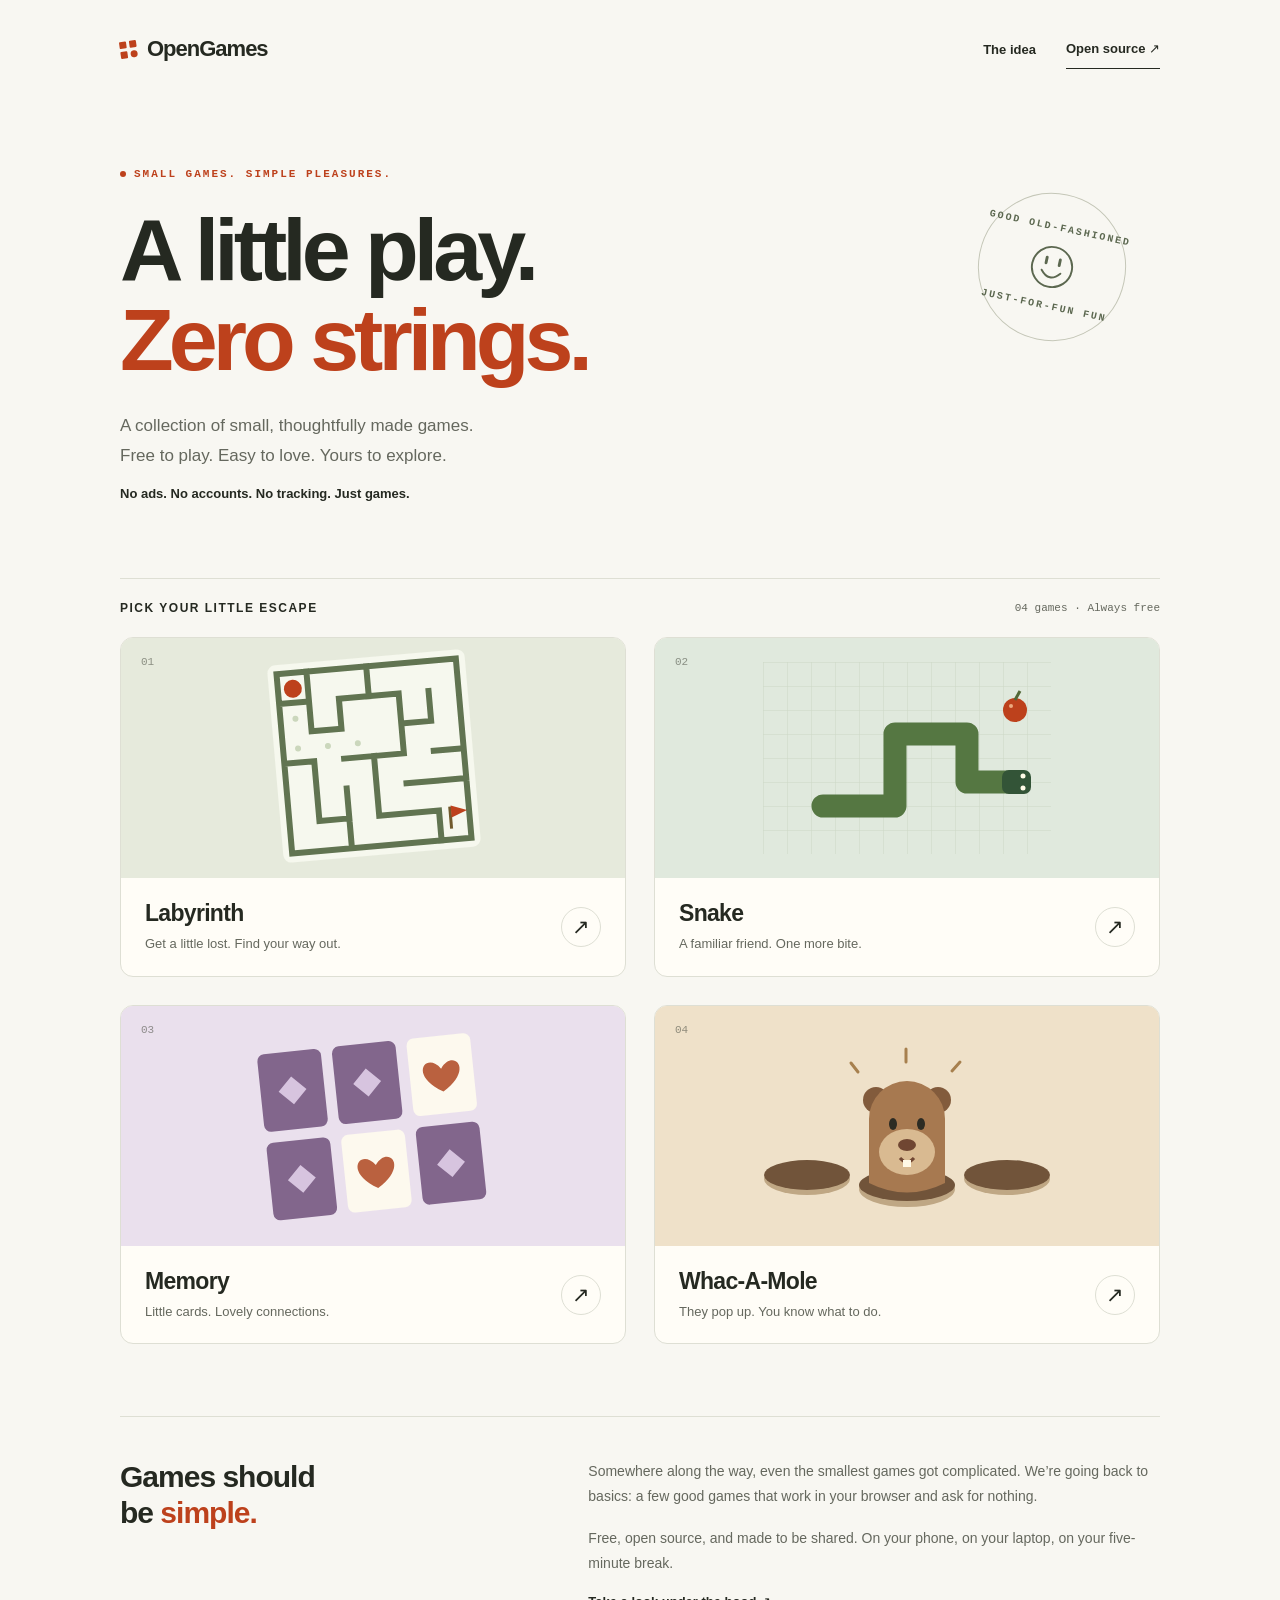
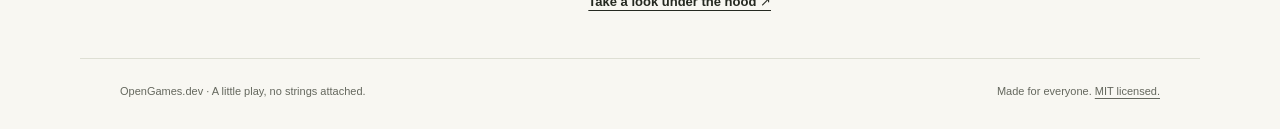
==== index.html @ 2b899df7 "initial commit" ====
<!doctype html>
<html lang="en">
<head>
  <meta charset="utf-8">
  <meta name="viewport" content="width=device-width, initial-scale=1">
  <meta name="theme-color" content="#f8f7f2">
  <meta name="description" content="Four tiny games. Endless little breaks. Free, open-source browser games with no ads, no accounts, and no tracking. Just play.">
  <title>OpenGames — A little play, no strings attached.</title>
  <link rel="icon" href="shared/favicon.svg" type="image/svg+xml">
  <link rel="stylesheet" href="shared/style.css">
  <link rel="stylesheet" href="style.css">
</head>
<body>
  <a class="skip-link" href="#games">Skip to games</a>
  <header class="site-header">
    <a class="brand" href="index.html"><span class="brand-mark" aria-hidden="true"><i></i><i></i><i></i><i></i></span>OpenGames</a>
    <nav class="site-nav" aria-label="Main navigation"><a class="about-link" href="#about">The idea</a><a class="source-link" href="source.html">Open source ↗</a></nav>
  </header>
  <main class="home-main">
    <section class="hero" aria-labelledby="hero-title">
      <p class="eyebrow">Small games. Simple pleasures.</p>
      <h1 id="hero-title">A little play.<br><em>Zero strings.</em></h1>
      <p class="hero-copy">A collection of small, thoughtfully made games.<br>Free to play. Easy to love. Yours to explore.</p>
      <p class="hero-promise">No ads. No accounts. No tracking. Just games.</p>
      <div class="play-seal" aria-hidden="true"><span>Good old-fashioned</span><svg viewBox="0 0 48 48" fill="none" stroke="currentColor" stroke-width="2"><circle cx="24" cy="24" r="21"/><path d="M14 29q10 12 20 0" stroke-linecap="round"/><path d="M17 15v6m14-6v6" stroke-width="3" stroke-linecap="round"/></svg><span>Just-for-fun fun</span></div>
    </section>
    <section id="games" aria-labelledby="games-title">
      <div class="collection-heading"><h2 id="games-title">Pick your little escape</h2><p>04 games · Always free</p></div>
      <div class="game-grid">
        <a class="game-card" href="labyrinth/index.html">
          <div class="game-preview preview-labyrinth"><span class="game-number" aria-hidden="true">01</span>
            <svg viewBox="0 0 480 240" aria-hidden="true"><g transform="translate(151 28) rotate(-5 90 90)"><rect x="-9" y="-9" width="198" height="198" rx="8" fill="#f6f8ee"/><g fill="none" stroke="#617451" stroke-width="6" stroke-linecap="square"><path d="M0 0h180v180H0V0M30 0v60h30V30h60v30h30V30M0 90h30v60h30v30M60 90h60V60M90 90v60h60v30M150 90h30M150 120h30M60 120v30M30 30h-30M120 120h30M90 0v30"/></g><circle cx="15" cy="16" r="9" fill="#bd411c"/><g fill="#cbd7bc"><circle cx="15" cy="46" r="3"/><circle cx="15" cy="76" r="3"/><circle cx="45" cy="76" r="3"/><circle cx="75" cy="76" r="3"/></g><path d="M161 169v-22" stroke="#715a2c" stroke-width="3"/><path d="m162 146 16 6-16 6" fill="#bd411c"/></g></svg>
          </div><div class="card-info"><div><h3>Labyrinth</h3><p>Get a little lost. Find your way out.</p></div><span class="play-arrow" aria-hidden="true">↗</span></div>
        </a>
        <a class="game-card" href="snake/index.html">
          <div class="game-preview preview-snake"><span class="game-number" aria-hidden="true">02</span>
            <svg viewBox="0 0 480 240" aria-hidden="true"><defs><pattern id="snake-grid" width="24" height="24" patternUnits="userSpaceOnUse"><path d="M24 0H0v24" fill="none" stroke="#cbd8c5" stroke-width="1"/></pattern></defs><rect x="96" y="24" width="288" height="192" fill="url(#snake-grid)"/><path d="M156 168h72v-72h72v48h48" fill="none" stroke="#557742" stroke-width="23" stroke-linejoin="round" stroke-linecap="round"/><rect x="335" y="132" width="29" height="24" rx="7" fill="#335437"/><circle cx="356" cy="138" r="2.5" fill="#fffbe7"/><circle cx="356" cy="150" r="2.5" fill="#fffbe7"/><circle cx="348" cy="72" r="12" fill="#bd411c"/><path d="m348 62 5-9" fill="none" stroke="#526737" stroke-width="3"/><circle cx="344" cy="68" r="2" fill="#ecaa7f"/></svg>
          </div><div class="card-info"><div><h3>Snake</h3><p>A familiar friend. One more bite.</p></div><span class="play-arrow" aria-hidden="true">↗</span></div>
        </a>
        <a class="game-card" href="memory/index.html">
          <div class="game-preview preview-memory"><span class="game-number" aria-hidden="true">03</span>
            <svg viewBox="0 0 480 240" aria-hidden="true"><g transform="translate(132 38) rotate(-6 100 85)"><g fill="#82668c"><rect width="64" height="78" rx="7"/><rect x="75" width="64" height="78" rx="7"/><rect y="89" width="64" height="78" rx="7"/><rect x="150" y="89" width="64" height="78" rx="7"/></g><g fill="#fdf9ee"><rect x="150" width="64" height="78" rx="7"/><rect x="75" y="89" width="64" height="78" rx="7"/></g><g fill="#d7c4df"><path d="m32 25 14 14-14 14-14-14ZM107 25l14 14-14 14-14-14ZM32 114l14 14-14 14-14-14ZM182 114l14 14-14 14-14-14Z"/></g><g fill="#ba613f"><path d="M182 56c-34-20-13-42 0-23 13-19 34 3 0 23M107 145c-34-20-13-42 0-23 13-19 34 3 0 23"/></g></g></svg>
          </div><div class="card-info"><div><h3>Memory</h3><p>Little cards. Lovely connections.</p></div><span class="play-arrow" aria-hidden="true">↗</span></div>
        </a>
        <a class="game-card" href="whac-a-mole/index.html">
          <div class="game-preview preview-mole"><span class="game-number" aria-hidden="true">04</span>
            <svg viewBox="0 0 480 240" aria-hidden="true"><g fill="#bfa784"><ellipse cx="140" cy="173" rx="43" ry="16"/><ellipse cx="240" cy="183" rx="48" ry="18"/><ellipse cx="340" cy="173" rx="43" ry="16"/></g><g fill="#71543a"><ellipse cx="140" cy="169" rx="43" ry="15"/><ellipse cx="240" cy="179" rx="48" ry="16"/><ellipse cx="340" cy="169" rx="43" ry="15"/></g><circle cx="209" cy="94" r="13" fill="#825b3c"/><circle cx="271" cy="94" r="13" fill="#825b3c"/><path d="M202 177V113a38 38 0 0 1 76 0v64q-38 19-76 0" fill="#a77950"/><ellipse cx="240" cy="146" rx="28" ry="23" fill="#d9ba91"/><g fill="#2c2b23"><ellipse cx="226" cy="118" rx="4" ry="6"/><ellipse cx="254" cy="118" rx="4" ry="6"/></g><ellipse cx="240" cy="139" rx="9" ry="6" fill="#704632"/><path d="M233 152q7 8 14 0" fill="none" stroke="#704632" stroke-width="3"/><path d="M236 154h8v7h-8Z" fill="#fff9e6"/><g stroke="#a7804e" stroke-width="3" stroke-linecap="round"><path d="m191 66-7-9m55-1V43m46 22 8-9"/></g></svg>
          </div><div class="card-info"><div><h3>Whac-A-Mole</h3><p>They pop up. You know what to do.</p></div><span class="play-arrow" aria-hidden="true">↗</span></div>
        </a>
      </div>
    </section>
    <section id="about" class="about" aria-labelledby="about-title"><h2>Games should<br>be <span>simple.</span></h2><div><p>Somewhere along the way, even the smallest games got complicated. We’re going back to basics: a few good games that work in your browser and ask for nothing.</p><p>Free, open source, and made to be shared. On your phone, on your laptop, on your five-minute break.</p><a href="source.html">Take a look under the hood ↗</a></div></section>
  </main>
  <footer class="site-footer"><p>OpenGames.dev · A little play, no strings attached.</p><p>Made for everyone. <a href="LICENSE">MIT licensed.</a></p></footer>
</body>
</html>
---- shared/style.css ----
:root {
  color-scheme: light;
  --paper: #f8f7f2;
  --ink: #252921;
  --muted: #65685e;
  --line: #dedfd4;
  --orange: #bd411c;
  --accent: #416149;
  --tint: #e4ecdf;
  font-family: 'Trebuchet MS', 'Segoe UI', sans-serif;
  color: var(--ink);
  background: var(--paper);
  font-synthesis: none;
}
* { box-sizing: border-box; }
body { margin: 0; }
button, select { font: inherit; }
a { color: inherit; }
button, a, select { -webkit-tap-highlight-color: transparent; }
button { cursor: pointer; }
button:disabled { cursor: default; }
button, .button { min-height: 44px; border: 1px solid var(--line); border-radius: 9px; background: transparent; color: var(--ink); padding: 10px 16px; font-weight: 700; }
button:hover, .button:hover { background: #edeee5; }
button:active, .button:active { transform: translateY(1px); }
button.primary, .button.primary { background: var(--ink); color: var(--paper); border-color: var(--ink); }
button.primary:hover, .button.primary:hover { background: #454b3e; }
:focus-visible { outline: 3px solid var(--orange); outline-offset: 4px; }
[hidden] { display: none !important; }
.sr-only { position: absolute; width: 1px; height: 1px; overflow: hidden; clip-path: inset(50%); white-space: nowrap; }
.skip-link { position: fixed; top: -80px; left: 16px; padding: 12px; z-index: 20; background: var(--paper); }
.skip-link:focus { top: 12px; }
.brand { font-size: 22px; font-weight: 800; letter-spacing: -1px; text-decoration: none; display: inline-flex; align-items: center; gap: 10px; }
.brand-mark { display: inline-grid; grid-template-columns: repeat(2, 7px); gap: 3px; transform: rotate(-8deg); }
.brand-mark i { width: 7px; height: 7px; background: var(--orange); border-radius: 1px; }
.brand-mark i:last-child { border-radius: 50%; }
.eyebrow { font: 700 11px/1.5 'Courier New', monospace; letter-spacing: 2px; text-transform: uppercase; }
h1 { letter-spacing: -1.7px; }
.back-link { text-decoration: none; font-weight: 700; font-size: 14px; padding: 12px 0; }
.game-page { --board-ratio: 1; --board-size: min(calc(100vw - 24px), calc((100dvh - 240px) * var(--board-ratio) + 16px), 900px); }
.game-page[data-game="snake"] { --accent: #3c6045; --tint: #e3eddf; }
.game-page[data-game="memory"] { --accent: #785783; --tint: #eee3f0; }
.game-page[data-game="whac-a-mole"] { --accent: #92542b; --tint: #f2e4ce; }
.game-header { height: 56px; max-width: 1320px; margin-inline: auto; padding: 0 20px; display: flex; align-items: center; gap: 24px; }
.game-header h1 { font-size: 18px; letter-spacing: -.5px; margin: 0 0 0 auto; }
.game-header .back-link { font-size: 12px; color: var(--muted); }
.game-main { min-height: calc(100dvh - 56px); display: flex; justify-content: center; align-items: center; padding: 12px; }
.game-layout { position: relative; display: grid; grid-template-areas: 'stats' 'board' 'toolbar' 'dpad'; justify-items: center; align-items: center; gap: 12px; }
.play-area { grid-area: board; width: var(--board-size); position: relative; background: var(--tint); border: 1px solid #cbd1c1; border-radius: 12px; padding: 7px; }
.board { display: block; width: 100%; aspect-ratio: 1; border-radius: 5px; touch-action: none; }
canvas { outline-offset: 3px !important; }
.stats { grid-area: stats; display: flex; justify-content: center; gap: 24px; }
.stat { display: flex; flex-direction: column; gap: 3px; min-width: 38px; text-align: center; }
.stat-label { font-size: 10px; color: var(--muted); }
.stat-value { font-size: 22px; line-height: 1.1; font-variant-numeric: tabular-nums; font-weight: 700; }
.game-toolbar { grid-area: toolbar; position: relative; width: max-content; max-width: calc(100vw - 24px); display: flex; justify-content: center; gap: 8px; }
.primary-controls, .view-controls { display: flex; justify-content: center; gap: 8px; }
.primary-controls button { white-space: nowrap; font-size: 12px; padding-inline: 12px; }
.icon-button { display: grid; place-items: center; width: 44px; height: 44px; padding: 10px; border: 1px solid var(--line); border-radius: 9px; cursor: pointer; list-style: none; }
.icon-button svg { width: 22px; height: 22px; }
.icon-button:hover { background: #edeee5; }
.icon-button::-webkit-details-marker { display: none; }
.collapse-icon { display: none; }
.game-settings { display: block; }
.game-settings[open] > summary { background: #edeee5; }
.settings-content { position: absolute; z-index: 10; bottom: calc(100% + 12px); left: 50%; transform: translateX(-50%); width: min(288px, calc(100vw - 24px)); padding: 18px; background: var(--paper); border: 1px solid var(--line); border-radius: 12px; box-shadow: 0 8px 30px #25292120; text-align: left; max-height: calc(100dvh - 88px); overflow-y: auto; }
.settings-label { font-size: 12px; font-weight: 700; margin: 0 0 10px; }
.difficulty { display: flex; gap: 3px; padding: 3px; background: #eeeee6; border-radius: 9px; }
.difficulty button { flex: 1; min-height: 44px; padding: 8px; font-size: 12px; border: 0; }
.difficulty button[aria-pressed="true"] { background: var(--paper); box-shadow: 0 1px 3px #25292120; }
#sound { margin-top: 14px; font-size: 12px; width: 100%; }
.control-hint { margin: 14px 0 0; font-size: 12px; color: var(--muted); line-height: 1.7; }
.dpad { grid-area: dpad; display: flex; justify-content: center; gap: 4px; }
.dpad button { width: 44px; padding: 7px; background: #eeeee6; border-color: transparent; font-size: 19px; touch-action: none; user-select: none; }
.overlay { position: absolute; inset: 0; z-index: 3; background: #f8f7f2f2; border-radius: 11px; display: flex; flex-direction: column; align-items: center; justify-content: center; padding: 16px; text-align: center; backdrop-filter: blur(4px); }
.overlay h2 { font-size: clamp(24px, 4vw, 32px); letter-spacing: -1px; margin: 0 0 12px; }
.overlay p { color: var(--muted); font-size: 14px; margin: 0 0 20px; line-height: 1.5; }
.overlay p:empty { display: none; }
/* Enough width for a board and a small side panel, including portrait tablets. */
@media (min-width: 700px), (min-width: 540px) and (orientation: landscape) {
  .game-page { --board-size: min(calc(100vw - 216px), calc((100dvh - 96px) * var(--board-ratio) + 16px), 900px); }
  .game-main { padding: 12px 16px; }
  .game-layout { grid-template-areas: 'board .' 'board stats' 'board toolbar' 'board dpad' 'board .'; grid-template-columns: var(--board-size) 160px; grid-template-rows: 1fr auto auto auto 1fr; gap: 20px 24px; }
  .game-toolbar { flex-direction: column; gap: 12px; }
  .stats { gap: 16px; }
  .settings-content { left: auto; right: 0; transform: none; }
  .dpad { display: grid; grid-template-columns: repeat(3, 44px); grid-template-rows: repeat(2, 44px); }
  .dpad [data-direction="up"] { grid-area: 1 / 2; }
  .dpad [data-direction="left"] { grid-area: 2 / 1; }
  .dpad [data-direction="down"] { grid-area: 2 / 2; }
  .dpad [data-direction="right"] { grid-area: 2 / 3; }
}
@media (orientation: landscape) and (max-height: 500px) {
  .game-layout { row-gap: 8px; }
  .game-header { height: 44px; }
  .game-main { min-height: calc(100dvh - 44px); padding-block: 8px; }
  .game-toolbar { gap: 8px; }
  .settings-content { bottom: auto; top: 0; right: calc(100% + 12px); }
}
/* Focus view fills the screen. HUD controls share the game surface, with space
   reserved around the board so they never cover a path, card, or target. */
.game-page.is-focused { --board-size: min(calc(100vw - 16px), calc((100dvh - 190px) * var(--board-ratio) + 16px), 1000px); position: fixed; inset: 0; background: var(--tint); }
.is-focused .game-header, .is-focused .skip-link { display: none; }
.is-focused .game-main { width: 100%; height: 100%; min-height: 0; padding: 0; }
.is-focused .game-layout { width: 100%; height: 100%; display: flex; justify-content: center; align-items: center; padding-top: env(safe-area-inset-top, 0px); padding-bottom: env(safe-area-inset-bottom, 0px); }
.is-focused .play-area { flex: 0 0 auto; box-shadow: none; }
.is-focused .stats { position: absolute; top: max(12px, env(safe-area-inset-top, 0px)); left: 50%; transform: translateX(-50%); padding: 8px 16px; background: var(--paper); border-radius: 10px; }
.is-focused .game-toolbar { position: absolute; bottom: max(12px, env(safe-area-inset-bottom, 0px)); left: 50%; transform: translateX(-50%); flex-direction: row; gap: 8px; }
.is-focused .game-toolbar button, .is-focused summary, .is-focused .dpad button { background: var(--paper); }
.is-focused .dpad { position: absolute; bottom: calc(max(12px, env(safe-area-inset-bottom, 0px)) + 60px); left: 50%; transform: translateX(-50%); display: flex; }
.is-focused .settings-content { top: auto; bottom: calc(100% + 12px); left: 50%; right: auto; transform: translateX(-50%); }
.is-focused .expand-icon { display: none; }
.is-focused .collapse-icon { display: block; }
@media (orientation: landscape) {
  .game-page.is-focused { --board-size: min(calc(100vw - 184px), calc((100dvh - 32px) * var(--board-ratio) + 16px), 1000px); }
  .is-focused .game-layout { padding-right: 184px; }
  .is-focused .stats { right: max(12px, env(safe-area-inset-right, 0px)); left: auto; transform: none; gap: 12px; padding: 10px; }
  .is-focused .game-toolbar { top: calc(max(12px, env(safe-area-inset-top, 0px)) + 76px); right: max(12px, env(safe-area-inset-right, 0px)); left: auto; bottom: auto; transform: none; flex-direction: column; }
  .is-focused .dpad { right: max(12px, env(safe-area-inset-right, 0px)); left: auto; bottom: max(12px, env(safe-area-inset-bottom, 0px)); transform: none; display: grid; grid-template-columns: repeat(3, 44px); grid-template-rows: repeat(2, 44px); }
  .is-focused .dpad [data-direction="up"] { grid-area: 1 / 2; }
  .is-focused .dpad [data-direction="left"] { grid-area: 2 / 1; }
  .is-focused .dpad [data-direction="down"] { grid-area: 2 / 2; }
  .is-focused .dpad [data-direction="right"] { grid-area: 2 / 3; }
  .is-focused .settings-content { top: 0; bottom: auto; left: auto; right: calc(100% + 12px); transform: none; }
}
@media (prefers-reduced-motion: reduce) {
  *, *::before, *::after { animation-duration: .01ms !important; transition-duration: .01ms !important; scroll-behavior: auto !important; }
}
---- style.css ----
.site-header, .home-main, .site-footer { max-width: 1120px; margin: auto; padding-inline: 40px; }
.site-header { min-height: 98px; display: flex; align-items: center; justify-content: space-between; gap: 20px; }
.site-nav { display: flex; align-items: center; gap: 30px; font-size: 13px; font-weight: 700; }
.site-nav a { text-decoration: none; padding-block: 12px; }
.site-nav a:hover { color: var(--orange); }
.source-link { border-bottom: 1px solid var(--ink); }
.hero { padding: 68px 0 64px; position: relative; }
.hero .eyebrow { color: var(--orange); margin: 0 0 22px; display: flex; gap: 8px; align-items: center; }
.hero .eyebrow::before { content: ''; width: 6px; height: 6px; background: var(--orange); border-radius: 50%; }
.hero h1 { font-size: clamp(52px, 7.7vw, 88px); font-weight: 700; line-height: 1.03; letter-spacing: -5px; margin: 0 0 25px; }
.hero h1 em { font-style: normal; color: var(--orange); }
.hero-copy { color: var(--muted); font-size: 17px; line-height: 1.75; margin: 0; }
.hero-promise { margin-top: 16px; font-size: 13px; font-weight: 700; }
.play-seal { position: absolute; right: 34px; top: 95px; width: 148px; height: 148px; border: 1px solid #c5c7b8; border-radius: 50%; transform: rotate(12deg); display: flex; flex-direction: column; align-items: center; justify-content: center; gap: 11px; color: #5c6850; }
.play-seal span { font: 700 10px 'Courier New', monospace; letter-spacing: 2px; text-transform: uppercase; }
.play-seal svg { width: 46px; height: 46px; }
.collection-heading { display: flex; justify-content: space-between; align-items: center; border-top: 1px solid var(--line); padding: 22px 0; }
.collection-heading h2 { font-size: 12px; font-weight: 700; margin: 0; letter-spacing: 1.5px; text-transform: uppercase; }
.collection-heading p { margin: 0; color: var(--muted); font: 11px 'Courier New', monospace; }
.game-grid { display: grid; grid-template-columns: repeat(2, minmax(0, 1fr)); gap: 28px; }
.game-card { text-decoration: none; border: 1px solid var(--line); border-radius: 13px; overflow: hidden; transition: border-color .15s, transform .15s; background: #fffdf7; }
.game-card:hover { border-color: #8f9786; transform: translateY(-3px); }
.game-card:hover .play-arrow { background: var(--ink); color: var(--paper); }
.game-preview { height: 240px; display: flex; align-items: center; justify-content: center; position: relative; overflow: hidden; }
.game-preview svg { width: 100%; height: 100%; }
.preview-labyrinth { background: #e6eadc; }
.preview-snake { background: #e0e9dd; }
.preview-memory { background: #eae0ed; }
.preview-mole { background: #efe1c9; }
.game-number { position: absolute; top: 18px; left: 20px; color: #464b4090; font: 11px 'Courier New', monospace; }
.card-info { padding: 22px 24px; display: flex; justify-content: space-between; align-items: center; gap: 10px; }
.card-info h3 { margin: 0 0 7px; font-size: 23px; letter-spacing: -.7px; }
.card-info p { margin: 0; color: var(--muted); font-size: 13px; line-height: 1.5; }
.play-arrow { border: 1px solid var(--line); border-radius: 50%; width: 40px; height: 40px; flex: 0 0 40px; display: grid; place-items: center; font-size: 21px; transition: background .15s; }
.about { margin-top: 72px; padding: 42px 0 48px; border-top: 1px solid var(--line); display: grid; grid-template-columns: 1fr 1.4fr; gap: 60px; }
.about h2 { font-size: 30px; line-height: 1.2; letter-spacing: -1px; margin: 0; }
.about h2 span { color: var(--orange); }
.about p { font-size: 14px; line-height: 1.8; color: var(--muted); margin: 0 0 16px; }
.about a { color: var(--ink); font-weight: 700; text-underline-offset: 4px; font-size: 13px; }
.site-footer { border-top: 1px solid var(--line); padding-block: 26px 32px; display: flex; justify-content: space-between; gap: 20px; font-size: 11px; color: var(--muted); }
.site-footer p { margin: 0; }
.site-footer a { text-underline-offset: 3px; }
.source-main { max-width: 800px; padding-top: 50px; padding-bottom: 60px; }
.source-main h1 { font-size: clamp(36px, 6vw, 58px); margin: 0 0 20px; }
.source-main p { line-height: 1.8; color: var(--muted); }
.source-main h2 { margin-top: 36px; font-size: 22px; }
.source-main li { margin: 14px 0; }
.source-main a { text-underline-offset: 4px; }
@media (max-width: 760px) {
  .site-header, .home-main, .site-footer { padding-inline: 24px; }
  .hero { padding: 46px 0 44px; }
  .hero h1 { letter-spacing: -3px; }
  .play-seal { width: 108px; height: 108px; right: 0; top: 67px; }
  .play-seal span { font-size: 8px; letter-spacing: 1px; }
  .play-seal svg { width: 32px; height: 32px; }
  .game-preview { height: 195px; }
  .game-grid { gap: 20px; }
  .card-info { padding: 18px; }
  .card-info h3 { font-size: 21px; }
  .card-info p { font-size: 12px; }
  .about { gap: 30px; margin-top: 48px; }
}
@media (max-width: 540px) {
  .site-header { min-height: 80px; }
  .site-nav { gap: 18px; font-size: 12px; }
  .site-nav .about-link { display: none; }
  .hero { padding-top: 36px; }
  .hero h1 { font-size: 57px; }
  .hero-copy { font-size: 15px; max-width: 310px; }
  .hero-promise { font-size: 11px; }
  .play-seal { display: none; }
  .game-grid { grid-template-columns: 1fr; }
  .game-preview { height: 215px; }
  .collection-heading p { font-size: 10px; }
  .about { grid-template-columns: 1fr; gap: 20px; padding-block: 32px; }
  .site-footer { flex-direction: column; gap: 12px; }
}
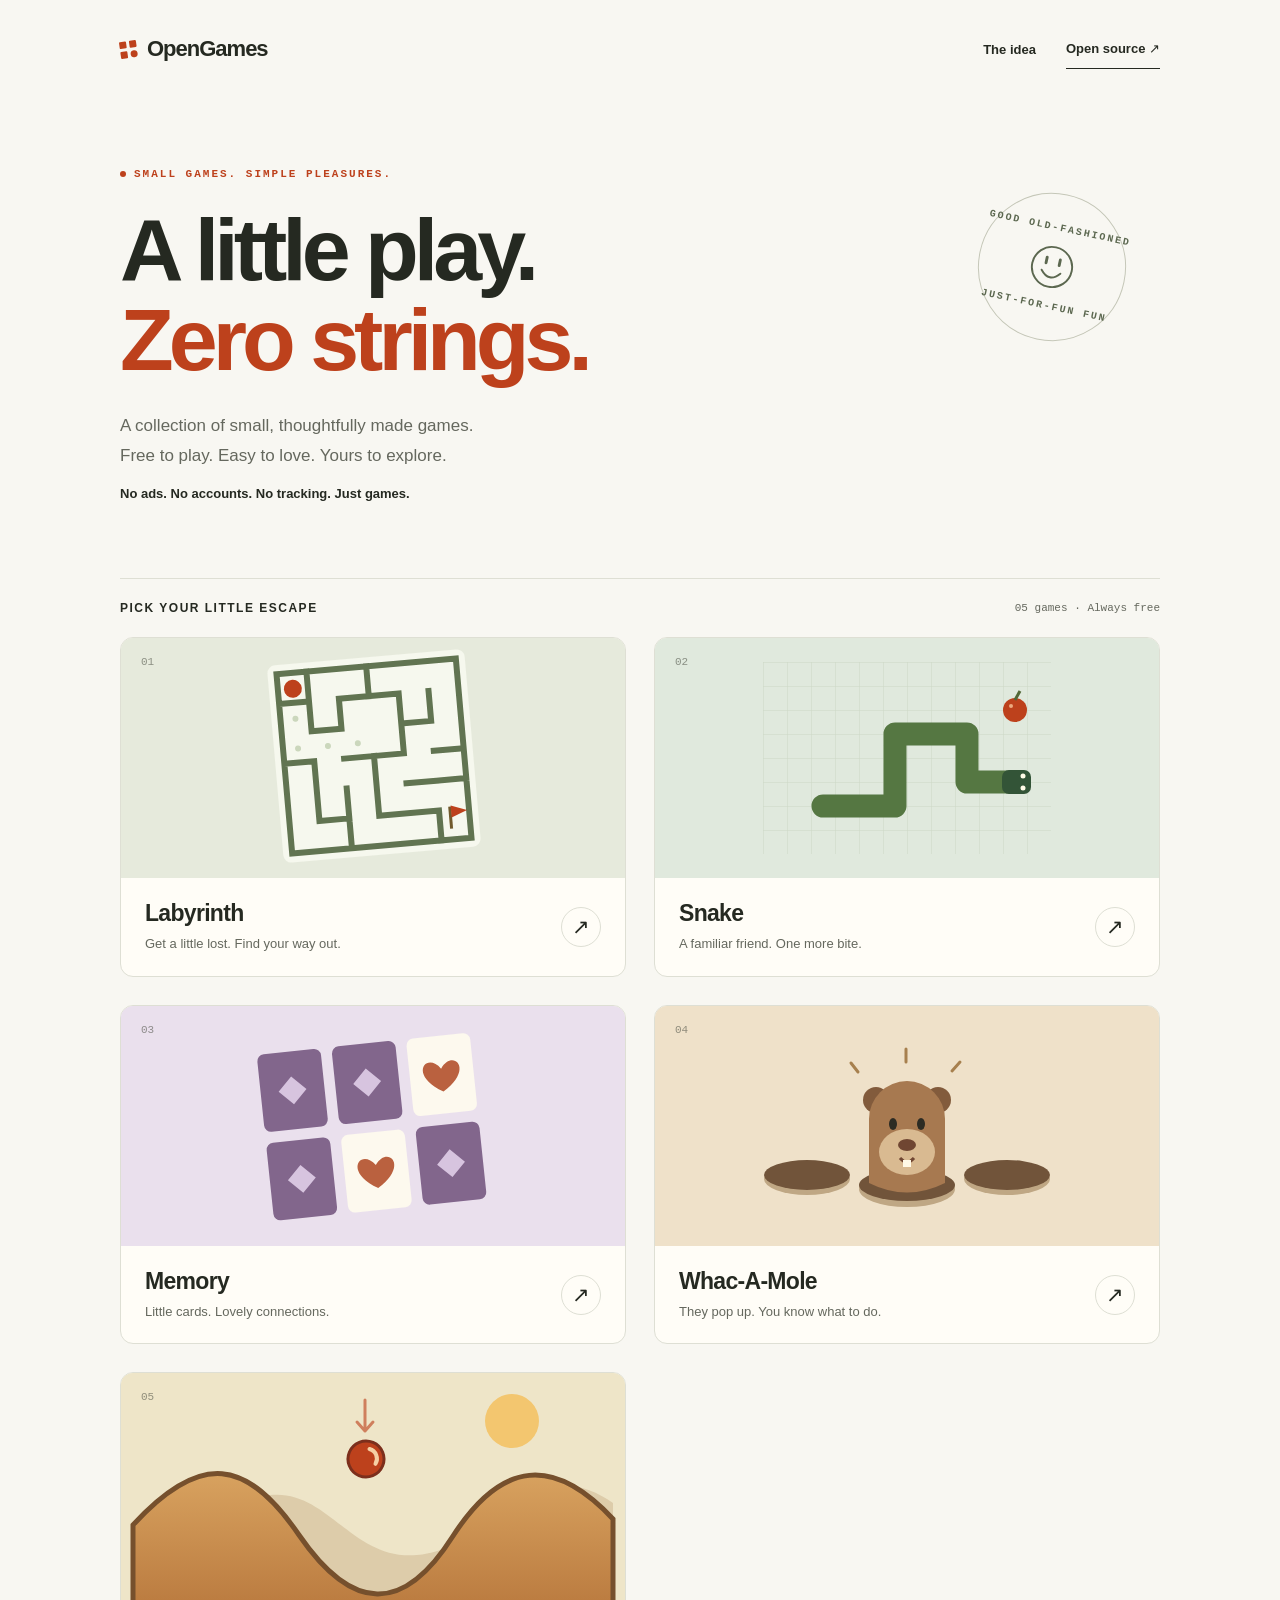
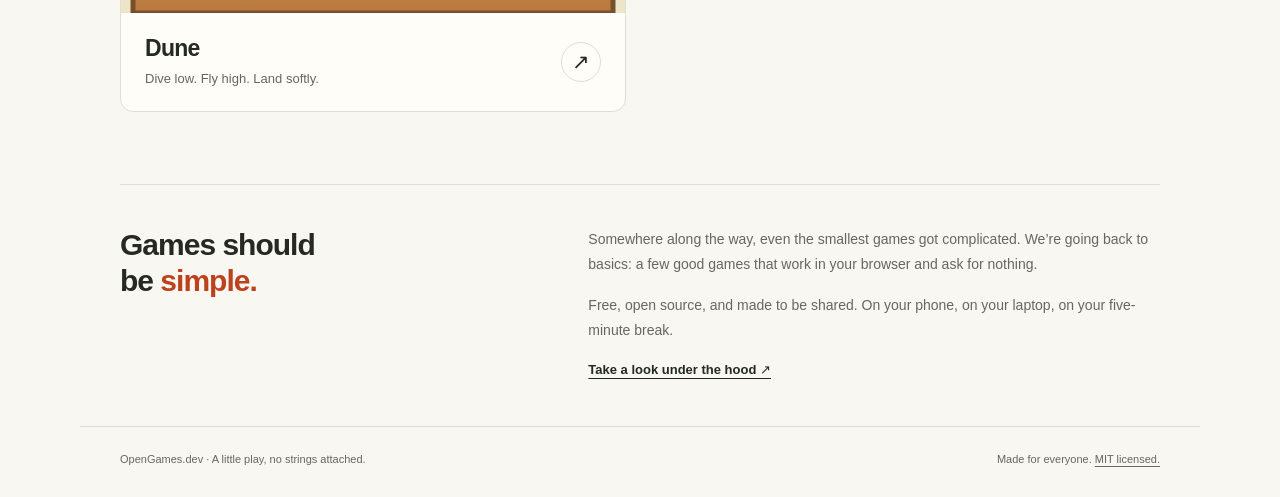
==== commit 534dec59: "Add dune" ====
--- a/index.html
+++ b/index.html
@@ -4,7 +4,7 @@
   <meta charset="utf-8">
   <meta name="viewport" content="width=device-width, initial-scale=1">
   <meta name="theme-color" content="#f8f7f2">
-  <meta name="description" content="Four tiny games. Endless little breaks. Free, open-source browser games with no ads, no accounts, and no tracking. Just play.">
+  <meta name="description" content="Five tiny games. Endless little breaks. Free, open-source browser games with no ads, no accounts, and no tracking. Just play.">
   <title>OpenGames — A little play, no strings attached.</title>
   <link rel="icon" href="shared/favicon.svg" type="image/svg+xml">
   <link rel="stylesheet" href="shared/style.css">
@@ -14,7 +14,7 @@
   <a class="skip-link" href="#games">Skip to games</a>
   <header class="site-header">
     <a class="brand" href="index.html"><span class="brand-mark" aria-hidden="true"><i></i><i></i><i></i><i></i></span>OpenGames</a>
-    <nav class="site-nav" aria-label="Main navigation"><a class="about-link" href="#about">The idea</a><a class="source-link" href="source.html">Open source ↗</a></nav>
+    <nav class="site-nav" aria-label="Main navigation"><a class="about-link" href="#about">The idea</a><a class="source-link" href="https://github.com/opengames-dev/opengames-dev.github.io">Open source ↗</a></nav>
   </header>
   <main class="home-main">
     <section class="hero" aria-labelledby="hero-title">
@@ -25,7 +25,7 @@
       <div class="play-seal" aria-hidden="true"><span>Good old-fashioned</span><svg viewBox="0 0 48 48" fill="none" stroke="currentColor" stroke-width="2"><circle cx="24" cy="24" r="21"/><path d="M14 29q10 12 20 0" stroke-linecap="round"/><path d="M17 15v6m14-6v6" stroke-width="3" stroke-linecap="round"/></svg><span>Just-for-fun fun</span></div>
     </section>
     <section id="games" aria-labelledby="games-title">
-      <div class="collection-heading"><h2 id="games-title">Pick your little escape</h2><p>04 games · Always free</p></div>
+      <div class="collection-heading"><h2 id="games-title">Pick your little escape</h2><p>05 games · Always free</p></div>
       <div class="game-grid">
         <a class="game-card" href="labyrinth/index.html">
           <div class="game-preview preview-labyrinth"><span class="game-number" aria-hidden="true">01</span>
@@ -47,6 +47,11 @@
             <svg viewBox="0 0 480 240" aria-hidden="true"><g fill="#bfa784"><ellipse cx="140" cy="173" rx="43" ry="16"/><ellipse cx="240" cy="183" rx="48" ry="18"/><ellipse cx="340" cy="173" rx="43" ry="16"/></g><g fill="#71543a"><ellipse cx="140" cy="169" rx="43" ry="15"/><ellipse cx="240" cy="179" rx="48" ry="16"/><ellipse cx="340" cy="169" rx="43" ry="15"/></g><circle cx="209" cy="94" r="13" fill="#825b3c"/><circle cx="271" cy="94" r="13" fill="#825b3c"/><path d="M202 177V113a38 38 0 0 1 76 0v64q-38 19-76 0" fill="#a77950"/><ellipse cx="240" cy="146" rx="28" ry="23" fill="#d9ba91"/><g fill="#2c2b23"><ellipse cx="226" cy="118" rx="4" ry="6"/><ellipse cx="254" cy="118" rx="4" ry="6"/></g><ellipse cx="240" cy="139" rx="9" ry="6" fill="#704632"/><path d="M233 152q7 8 14 0" fill="none" stroke="#704632" stroke-width="3"/><path d="M236 154h8v7h-8Z" fill="#fff9e6"/><g stroke="#a7804e" stroke-width="3" stroke-linecap="round"><path d="m191 66-7-9m55-1V43m46 22 8-9"/></g></svg>
           </div><div class="card-info"><div><h3>Whac-A-Mole</h3><p>They pop up. You know what to do.</p></div><span class="play-arrow" aria-hidden="true">↗</span></div>
         </a>
+        <a class="game-card" href="dune/index.html">
+          <div class="game-preview preview-dune"><span class="game-number" aria-hidden="true">05</span>
+            <svg viewBox="0 0 480 240" aria-hidden="true"><defs><linearGradient id="dune-sand" x1="0" y1="0" x2="0" y2="1"><stop offset="0" stop-color="#d8a25f"/><stop offset="1" stop-color="#b9793e"/></linearGradient></defs><circle cx="379" cy="48" r="27" fill="#f3c66f"/><path d="M0 183c65-8 78-55 137-61 58-6 82 66 147 60 60-5 76-61 131-69 26-4 48 5 65 17v110H0Z" fill="#aa8457" opacity=".26"/><path d="M0 152c68-74 114-66 166 10 53 77 104 80 154 1 49-76 101-80 160-17v94H0Z" fill="url(#dune-sand)" stroke="#76502d" stroke-width="5"/><g transform="translate(233 86) rotate(-22)"><circle r="18" fill="#bd411c" stroke="#7c2f1c" stroke-width="3"/><path d="M7-8a10 10 0 0 1 0 16" fill="none" stroke="#f6d0a4" stroke-width="4" stroke-linecap="round"/></g><path d="M232 27v31m-8-9 8 9 8-9" fill="none" stroke="#bd411c" stroke-width="3" stroke-linecap="round" stroke-linejoin="round" opacity=".62"/></svg>
+          </div><div class="card-info"><div><h3>Dune</h3><p>Dive low. Fly high. Land softly.</p></div><span class="play-arrow" aria-hidden="true">↗</span></div>
+        </a>
       </div>
     </section>
     <section id="about" class="about" aria-labelledby="about-title"><h2>Games should<br>be <span>simple.</span></h2><div><p>Somewhere along the way, even the smallest games got complicated. We’re going back to basics: a few good games that work in your browser and ask for nothing.</p><p>Free, open source, and made to be shared. On your phone, on your laptop, on your five-minute break.</p><a href="source.html">Take a look under the hood ↗</a></div></section>
--- a/shared/style.css
+++ b/shared/style.css
@@ -62,7 +62,7 @@
 .collapse-icon { display: none; }
 .game-settings { display: block; }
 .game-settings[open] > summary { background: #edeee5; }
-.settings-content { position: absolute; z-index: 10; bottom: calc(100% + 12px); left: 50%; transform: translateX(-50%); width: min(288px, calc(100vw - 24px)); padding: 18px; background: var(--paper); border: 1px solid var(--line); border-radius: 12px; box-shadow: 0 8px 30px #25292120; text-align: left; max-height: calc(100dvh - 88px); overflow-y: auto; }
+.settings-content { translate: var(--menu-x, 0px) var(--menu-y, 0px); position: absolute; z-index: 10; bottom: calc(100% + 12px); left: 50%; transform: translateX(-50%); width: min(288px, calc(100vw - 24px)); padding: 18px; background: var(--paper); border: 1px solid var(--line); border-radius: 12px; box-shadow: 0 8px 30px #25292120; text-align: left; max-height: calc(100dvh - 88px); overflow-y: auto; }
 .settings-label { font-size: 12px; font-weight: 700; margin: 0 0 10px; }
 .difficulty { display: flex; gap: 3px; padding: 3px; background: #eeeee6; border-radius: 9px; }
 .difficulty button { flex: 1; min-height: 44px; padding: 8px; font-size: 12px; border: 0; }
@@ -82,7 +82,7 @@
   .game-layout { grid-template-areas: 'board .' 'board stats' 'board toolbar' 'board dpad' 'board .'; grid-template-columns: var(--board-size) 160px; grid-template-rows: 1fr auto auto auto 1fr; gap: 20px 24px; }
   .game-toolbar { flex-direction: column; gap: 12px; }
   .stats { gap: 16px; }
-  .settings-content { left: auto; right: 0; transform: none; }
+  .settings-content { top: 50%; bottom: auto; left: auto; right: calc(100% + 12px); transform: translateY(-50%); }
   .dpad { display: grid; grid-template-columns: repeat(3, 44px); grid-template-rows: repeat(2, 44px); }
   .dpad [data-direction="up"] { grid-area: 1 / 2; }
   .dpad [data-direction="left"] { grid-area: 2 / 1; }
@@ -94,33 +94,33 @@
   .game-header { height: 44px; }
   .game-main { min-height: calc(100dvh - 44px); padding-block: 8px; }
   .game-toolbar { gap: 8px; }
-  .settings-content { bottom: auto; top: 0; right: calc(100% + 12px); }
+  .settings-content { max-height: calc(100dvh - 160px); }
 }
 /* Focus view fills the screen. HUD controls share the game surface, with space
    reserved around the board so they never cover a path, card, or target. */
-.game-page.is-focused { --board-size: min(calc(100vw - 16px), calc((100dvh - 190px) * var(--board-ratio) + 16px), 1000px); position: fixed; inset: 0; background: var(--tint); }
+.game-page.is-focused { --board-size: min(calc(100vw - 16px - env(safe-area-inset-left, 0px) - env(safe-area-inset-right, 0px)), calc((100dvh - 190px - env(safe-area-inset-top, 0px) - env(safe-area-inset-bottom, 0px)) * var(--board-ratio) + 16px), 1000px); position: fixed; inset: 0; background: var(--tint); }
 .is-focused .game-header, .is-focused .skip-link { display: none; }
 .is-focused .game-main { width: 100%; height: 100%; min-height: 0; padding: 0; }
 .is-focused .game-layout { width: 100%; height: 100%; display: flex; justify-content: center; align-items: center; padding-top: env(safe-area-inset-top, 0px); padding-bottom: env(safe-area-inset-bottom, 0px); }
 .is-focused .play-area { flex: 0 0 auto; box-shadow: none; }
-.is-focused .stats { position: absolute; top: max(12px, env(safe-area-inset-top, 0px)); left: 50%; transform: translateX(-50%); padding: 8px 16px; background: var(--paper); border-radius: 10px; }
-.is-focused .game-toolbar { position: absolute; bottom: max(12px, env(safe-area-inset-bottom, 0px)); left: 50%; transform: translateX(-50%); flex-direction: row; gap: 8px; }
+.is-focused .stats { position: absolute; top: max(12px, env(safe-area-inset-top, 0px)); left: 0; right: 0; margin-inline: auto; width: max-content; padding: 8px 16px; background: var(--paper); border-radius: 10px; }
+.is-focused .game-toolbar { position: absolute; bottom: max(12px, env(safe-area-inset-bottom, 0px)); left: 0; right: 0; margin-inline: auto; flex-direction: row; gap: 8px; }
 .is-focused .game-toolbar button, .is-focused summary, .is-focused .dpad button { background: var(--paper); }
-.is-focused .dpad { position: absolute; bottom: calc(max(12px, env(safe-area-inset-bottom, 0px)) + 60px); left: 50%; transform: translateX(-50%); display: flex; }
+.is-focused .dpad { position: absolute; bottom: calc(max(12px, env(safe-area-inset-bottom, 0px)) + 60px); left: 0; right: 0; margin-inline: auto; width: max-content; display: flex; }
 .is-focused .settings-content { top: auto; bottom: calc(100% + 12px); left: 50%; right: auto; transform: translateX(-50%); }
 .is-focused .expand-icon { display: none; }
 .is-focused .collapse-icon { display: block; }
 @media (orientation: landscape) {
-  .game-page.is-focused { --board-size: min(calc(100vw - 184px), calc((100dvh - 32px) * var(--board-ratio) + 16px), 1000px); }
-  .is-focused .game-layout { padding-right: 184px; }
-  .is-focused .stats { right: max(12px, env(safe-area-inset-right, 0px)); left: auto; transform: none; gap: 12px; padding: 10px; }
-  .is-focused .game-toolbar { top: calc(max(12px, env(safe-area-inset-top, 0px)) + 76px); right: max(12px, env(safe-area-inset-right, 0px)); left: auto; bottom: auto; transform: none; flex-direction: column; }
-  .is-focused .dpad { right: max(12px, env(safe-area-inset-right, 0px)); left: auto; bottom: max(12px, env(safe-area-inset-bottom, 0px)); transform: none; display: grid; grid-template-columns: repeat(3, 44px); grid-template-rows: repeat(2, 44px); }
+  .game-page.is-focused { --board-size: min(calc(100vw - 216px - env(safe-area-inset-left, 0px) - env(safe-area-inset-right, 0px)), calc((100dvh - 32px - env(safe-area-inset-top, 0px) - env(safe-area-inset-bottom, 0px)) * var(--board-ratio) + 16px), 1000px); }
+  .is-focused .game-layout { padding-right: calc(216px + env(safe-area-inset-right, 0px)); padding-left: env(safe-area-inset-left, 0px); }
+  .is-focused .stats { right: max(12px, env(safe-area-inset-right, 0px)); left: auto; margin-inline: 0; gap: 12px; padding: 10px; }
+  .is-focused .game-toolbar { top: calc(max(12px, env(safe-area-inset-top, 0px)) + 76px); right: max(12px, env(safe-area-inset-right, 0px)); left: auto; bottom: auto; margin-inline: 0; flex-direction: column; }
+  .is-focused .dpad { right: max(12px, env(safe-area-inset-right, 0px)); left: auto; bottom: max(12px, env(safe-area-inset-bottom, 0px)); margin-inline: 0; display: grid; grid-template-columns: repeat(3, 44px); grid-template-rows: repeat(2, 44px); }
   .is-focused .dpad [data-direction="up"] { grid-area: 1 / 2; }
   .is-focused .dpad [data-direction="left"] { grid-area: 2 / 1; }
   .is-focused .dpad [data-direction="down"] { grid-area: 2 / 2; }
   .is-focused .dpad [data-direction="right"] { grid-area: 2 / 3; }
-  .is-focused .settings-content { top: 0; bottom: auto; left: auto; right: calc(100% + 12px); transform: none; }
+  .is-focused .settings-content { top: 0; bottom: auto; left: auto; right: calc(100% + 12px); transform: none; max-height: calc(100dvh - 100px); }
 }
 @media (prefers-reduced-motion: reduce) {
   *, *::before, *::after { animation-duration: .01ms !important; transition-duration: .01ms !important; scroll-behavior: auto !important; }
--- a/style.css
+++ b/style.css
@@ -27,6 +27,7 @@
 .preview-snake { background: #e0e9dd; }
 .preview-memory { background: #eae0ed; }
 .preview-mole { background: #efe1c9; }
+.preview-dune { background: #eee5c8; }
 .game-number { position: absolute; top: 18px; left: 20px; color: #464b4090; font: 11px 'Courier New', monospace; }
 .card-info { padding: 22px 24px; display: flex; justify-content: space-between; align-items: center; gap: 10px; }
 .card-info h3 { margin: 0 0 7px; font-size: 23px; letter-spacing: -.7px; }
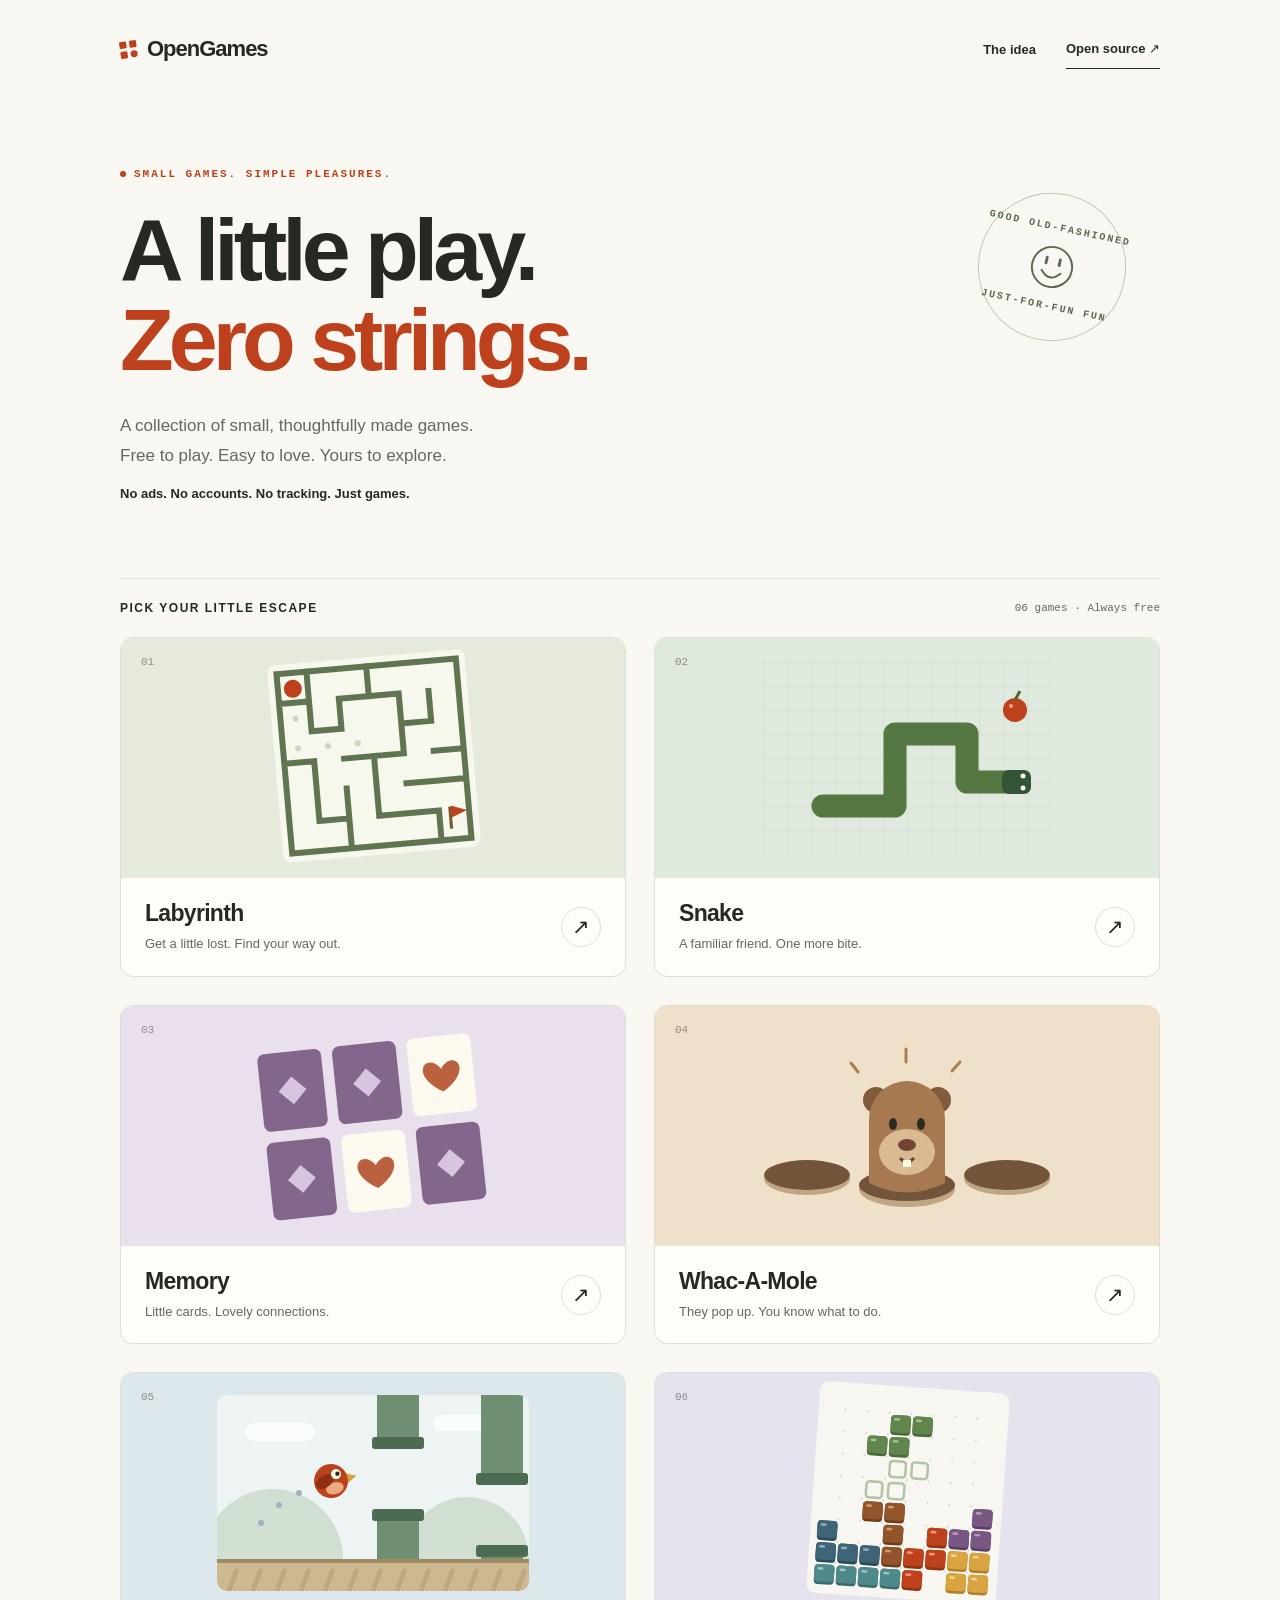
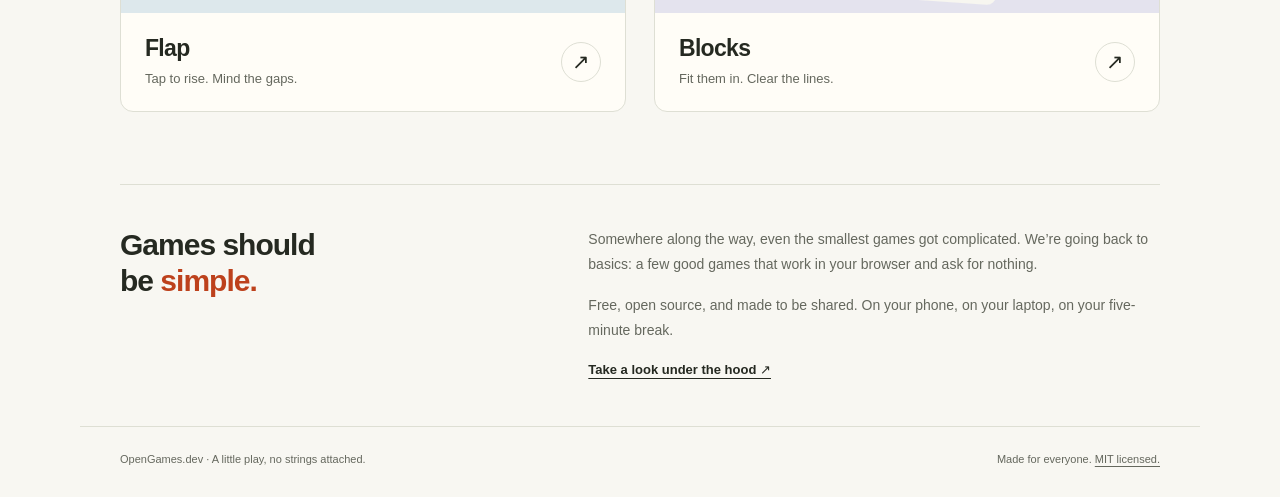
==== commit 930244aa: "Add tetris-like and flappy bird like games" ====
--- a/index.html
+++ b/index.html
@@ -4,11 +4,11 @@
   <meta charset="utf-8">
   <meta name="viewport" content="width=device-width, initial-scale=1">
   <meta name="theme-color" content="#f8f7f2">
-  <meta name="description" content="Five tiny games. Endless little breaks. Free, open-source browser games with no ads, no accounts, and no tracking. Just play.">
+  <meta name="description" content="Six tiny games. Endless little breaks. Free, open-source browser games with no ads, no accounts, and no tracking. Just play.">
   <title>OpenGames — A little play, no strings attached.</title>
   <link rel="icon" href="shared/favicon.svg" type="image/svg+xml">
-  <link rel="stylesheet" href="shared/style.css">
-  <link rel="stylesheet" href="style.css">
+  <link rel="stylesheet" href="shared/style.css?v=2026-10-09">
+  <link rel="stylesheet" href="style.css?v=2026-10-09">
 </head>
 <body>
   <a class="skip-link" href="#games">Skip to games</a>
@@ -25,7 +25,7 @@
       <div class="play-seal" aria-hidden="true"><span>Good old-fashioned</span><svg viewBox="0 0 48 48" fill="none" stroke="currentColor" stroke-width="2"><circle cx="24" cy="24" r="21"/><path d="M14 29q10 12 20 0" stroke-linecap="round"/><path d="M17 15v6m14-6v6" stroke-width="3" stroke-linecap="round"/></svg><span>Just-for-fun fun</span></div>
     </section>
     <section id="games" aria-labelledby="games-title">
-      <div class="collection-heading"><h2 id="games-title">Pick your little escape</h2><p>05 games · Always free</p></div>
+      <div class="collection-heading"><h2 id="games-title">Pick your little escape</h2><p>06 games · Always free</p></div>
       <div class="game-grid">
         <a class="game-card" href="labyrinth/index.html">
           <div class="game-preview preview-labyrinth"><span class="game-number" aria-hidden="true">01</span>
@@ -47,10 +47,15 @@
             <svg viewBox="0 0 480 240" aria-hidden="true"><g fill="#bfa784"><ellipse cx="140" cy="173" rx="43" ry="16"/><ellipse cx="240" cy="183" rx="48" ry="18"/><ellipse cx="340" cy="173" rx="43" ry="16"/></g><g fill="#71543a"><ellipse cx="140" cy="169" rx="43" ry="15"/><ellipse cx="240" cy="179" rx="48" ry="16"/><ellipse cx="340" cy="169" rx="43" ry="15"/></g><circle cx="209" cy="94" r="13" fill="#825b3c"/><circle cx="271" cy="94" r="13" fill="#825b3c"/><path d="M202 177V113a38 38 0 0 1 76 0v64q-38 19-76 0" fill="#a77950"/><ellipse cx="240" cy="146" rx="28" ry="23" fill="#d9ba91"/><g fill="#2c2b23"><ellipse cx="226" cy="118" rx="4" ry="6"/><ellipse cx="254" cy="118" rx="4" ry="6"/></g><ellipse cx="240" cy="139" rx="9" ry="6" fill="#704632"/><path d="M233 152q7 8 14 0" fill="none" stroke="#704632" stroke-width="3"/><path d="M236 154h8v7h-8Z" fill="#fff9e6"/><g stroke="#a7804e" stroke-width="3" stroke-linecap="round"><path d="m191 66-7-9m55-1V43m46 22 8-9"/></g></svg>
           </div><div class="card-info"><div><h3>Whac-A-Mole</h3><p>They pop up. You know what to do.</p></div><span class="play-arrow" aria-hidden="true">↗</span></div>
         </a>
-        <a class="game-card" href="dune/index.html">
-          <div class="game-preview preview-dune"><span class="game-number" aria-hidden="true">05</span>
-            <svg viewBox="0 0 480 240" aria-hidden="true"><defs><linearGradient id="dune-sand" x1="0" y1="0" x2="0" y2="1"><stop offset="0" stop-color="#d8a25f"/><stop offset="1" stop-color="#b9793e"/></linearGradient></defs><circle cx="379" cy="48" r="27" fill="#f3c66f"/><path d="M0 183c65-8 78-55 137-61 58-6 82 66 147 60 60-5 76-61 131-69 26-4 48 5 65 17v110H0Z" fill="#aa8457" opacity=".26"/><path d="M0 152c68-74 114-66 166 10 53 77 104 80 154 1 49-76 101-80 160-17v94H0Z" fill="url(#dune-sand)" stroke="#76502d" stroke-width="5"/><g transform="translate(233 86) rotate(-22)"><circle r="18" fill="#bd411c" stroke="#7c2f1c" stroke-width="3"/><path d="M7-8a10 10 0 0 1 0 16" fill="none" stroke="#f6d0a4" stroke-width="4" stroke-linecap="round"/></g><path d="M232 27v31m-8-9 8 9 8-9" fill="none" stroke="#bd411c" stroke-width="3" stroke-linecap="round" stroke-linejoin="round" opacity=".62"/></svg>
-          </div><div class="card-info"><div><h3>Dune</h3><p>Dive low. Fly high. Land softly.</p></div><span class="play-arrow" aria-hidden="true">↗</span></div>
+        <a class="game-card" href="flap/index.html">
+          <div class="game-preview preview-flap"><span class="game-number" aria-hidden="true">05</span>
+            <svg viewBox="0 0 480 240" aria-hidden="true"><defs><clipPath id="flap-window"><rect x="84" y="22" width="312" height="196" rx="10"/></clipPath></defs><g clip-path="url(#flap-window)"><rect x="84" y="22" width="312" height="196" fill="#eef4f4"/><g fill="#fbfdfb"><rect x="112" y="50" width="70" height="18" rx="9"/><rect x="300" y="42" width="56" height="16" rx="8"/></g><path d="M70 186a70 70 0 0 1 140 0ZM272 186a62 62 0 0 1 124 0Z" fill="#d1dfd3"/><g fill="#6f8f72"><rect x="244" y="22" width="42" height="44"/><rect x="244" y="146" width="42" height="40"/><rect x="348" y="22" width="42" height="80"/><rect x="348" y="182" width="42" height="4"/></g><g fill="#4c6b52"><rect x="239" y="64" width="52" height="12" rx="3"/><rect x="239" y="136" width="52" height="12" rx="3"/><rect x="343" y="100" width="52" height="12" rx="3"/><rect x="343" y="172" width="52" height="12" rx="3"/></g><rect x="84" y="186" width="312" height="32" fill="#cdb88f"/><rect x="84" y="186" width="312" height="4" fill="#9f8a63"/><path d="M104 196l-8 22M128 196l-8 22M152 196l-8 22M176 196l-8 22M200 196l-8 22M224 196l-8 22M248 196l-8 22M272 196l-8 22M296 196l-8 22M320 196l-8 22M344 196l-8 22M368 196l-8 22M392 196l-8 22" stroke="#bfa784" stroke-width="5"/></g><g fill="#9cb4bf"><circle cx="128" cy="150" r="3"/><circle cx="146" cy="132" r="3"/><circle cx="166" cy="120" r="3"/></g><g transform="translate(198 108) rotate(-14)"><path d="M14 -5l12 6-12 6Z" fill="#d9a441"/><circle r="17" fill="#bd411c"/><ellipse cx="2" cy="8" rx="9" ry="6" fill="#ecaa7f"/><ellipse cx="-6" cy="-1" rx="10" ry="6" transform="rotate(-20 -6 -1)" fill="#8f2f14"/><circle cx="6.5" cy="-5.5" r="5" fill="#fffde8"/><circle cx="8" cy="-5.5" r="2.2" fill="#252921"/></g></svg>
+          </div><div class="card-info"><div><h3>Flap</h3><p>Tap to rise. Mind the gaps.</p></div><span class="play-arrow" aria-hidden="true">↗</span></div>
+        </a>
+        <a class="game-card" href="blocks/index.html">
+          <div class="game-preview preview-blocks"><span class="game-number" aria-hidden="true">06</span>
+            <svg viewBox="0 0 480 240" aria-hidden="true"><g transform="rotate(4 240 120)"><rect x="146" y="14" width="190" height="212" rx="9" fill="#f7f6f0"/><g fill="#dcdbd0"><rect x="172" y="40" width="2" height="2"/><rect x="172" y="62" width="2" height="2"/><rect x="172" y="84" width="2" height="2"/><rect x="172" y="106" width="2" height="2"/><rect x="172" y="128" width="2" height="2"/><rect x="172" y="150" width="2" height="2"/><rect x="172" y="172" width="2" height="2"/><rect x="172" y="194" width="2" height="2"/><rect x="194" y="40" width="2" height="2"/><rect x="194" y="62" width="2" height="2"/><rect x="194" y="84" width="2" height="2"/><rect x="194" y="106" width="2" height="2"/><rect x="194" y="128" width="2" height="2"/><rect x="194" y="150" width="2" height="2"/><rect x="194" y="172" width="2" height="2"/><rect x="194" y="194" width="2" height="2"/><rect x="216" y="40" width="2" height="2"/><rect x="216" y="62" width="2" height="2"/><rect x="216" y="84" width="2" height="2"/><rect x="216" y="106" width="2" height="2"/><rect x="216" y="128" width="2" height="2"/><rect x="216" y="150" width="2" height="2"/><rect x="216" y="172" width="2" height="2"/><rect x="216" y="194" width="2" height="2"/><rect x="238" y="40" width="2" height="2"/><rect x="238" y="62" width="2" height="2"/><rect x="238" y="84" width="2" height="2"/><rect x="238" y="106" width="2" height="2"/><rect x="238" y="128" width="2" height="2"/><rect x="238" y="150" width="2" height="2"/><rect x="238" y="172" width="2" height="2"/><rect x="238" y="194" width="2" height="2"/><rect x="260" y="40" width="2" height="2"/><rect x="260" y="62" width="2" height="2"/><rect x="260" y="84" width="2" height="2"/><rect x="260" y="106" width="2" height="2"/><rect x="260" y="128" width="2" height="2"/><rect x="260" y="150" width="2" height="2"/><rect x="260" y="172" width="2" height="2"/><rect x="260" y="194" width="2" height="2"/><rect x="282" y="40" width="2" height="2"/><rect x="282" y="62" width="2" height="2"/><rect x="282" y="84" width="2" height="2"/><rect x="282" y="106" width="2" height="2"/><rect x="282" y="128" width="2" height="2"/><rect x="282" y="150" width="2" height="2"/><rect x="282" y="172" width="2" height="2"/><rect x="282" y="194" width="2" height="2"/><rect x="304" y="40" width="2" height="2"/><rect x="304" y="62" width="2" height="2"/><rect x="304" y="84" width="2" height="2"/><rect x="304" y="106" width="2" height="2"/><rect x="304" y="128" width="2" height="2"/><rect x="304" y="150" width="2" height="2"/><rect x="304" y="172" width="2" height="2"/><rect x="304" y="194" width="2" height="2"/></g><rect x="153" y="197" width="20" height="20" rx="4" fill="#3a6b6c"/><rect x="153" y="197" width="20" height="17.5" rx="4" fill="#4f8a8b"/><rect x="156" y="200" width="6" height="2.5" rx="1.2" fill="#9cc6c2"/><rect x="175" y="197" width="20" height="20" rx="4" fill="#3a6b6c"/><rect x="175" y="197" width="20" height="17.5" rx="4" fill="#4f8a8b"/><rect x="178" y="200" width="6" height="2.5" rx="1.2" fill="#9cc6c2"/><rect x="197" y="197" width="20" height="20" rx="4" fill="#3a6b6c"/><rect x="197" y="197" width="20" height="17.5" rx="4" fill="#4f8a8b"/><rect x="200" y="200" width="6" height="2.5" rx="1.2" fill="#9cc6c2"/><rect x="219" y="197" width="20" height="20" rx="4" fill="#3a6b6c"/><rect x="219" y="197" width="20" height="17.5" rx="4" fill="#4f8a8b"/><rect x="222" y="200" width="6" height="2.5" rx="1.2" fill="#9cc6c2"/><rect x="241" y="197" width="20" height="20" rx="4" fill="#93300f"/><rect x="241" y="197" width="20" height="17.5" rx="4" fill="#bd411c"/><rect x="244" y="200" width="6" height="2.5" rx="1.2" fill="#eb9a7c"/><rect x="241" y="175" width="20" height="20" rx="4" fill="#93300f"/><rect x="241" y="175" width="20" height="17.5" rx="4" fill="#bd411c"/><rect x="244" y="178" width="6" height="2.5" rx="1.2" fill="#eb9a7c"/><rect x="263" y="175" width="20" height="20" rx="4" fill="#93300f"/><rect x="263" y="175" width="20" height="17.5" rx="4" fill="#bd411c"/><rect x="266" y="178" width="6" height="2.5" rx="1.2" fill="#eb9a7c"/><rect x="263" y="153" width="20" height="20" rx="4" fill="#93300f"/><rect x="263" y="153" width="20" height="17.5" rx="4" fill="#bd411c"/><rect x="266" y="156" width="6" height="2.5" rx="1.2" fill="#eb9a7c"/><rect x="285" y="197" width="20" height="20" rx="4" fill="#b07f27"/><rect x="285" y="197" width="20" height="17.5" rx="4" fill="#d9a441"/><rect x="288" y="200" width="6" height="2.5" rx="1.2" fill="#f3d590"/><rect x="307" y="197" width="20" height="20" rx="4" fill="#b07f27"/><rect x="307" y="197" width="20" height="17.5" rx="4" fill="#d9a441"/><rect x="310" y="200" width="6" height="2.5" rx="1.2" fill="#f3d590"/><rect x="285" y="175" width="20" height="20" rx="4" fill="#b07f27"/><rect x="285" y="175" width="20" height="17.5" rx="4" fill="#d9a441"/><rect x="288" y="178" width="6" height="2.5" rx="1.2" fill="#f3d590"/><rect x="307" y="175" width="20" height="20" rx="4" fill="#b07f27"/><rect x="307" y="175" width="20" height="17.5" rx="4" fill="#d9a441"/><rect x="310" y="178" width="6" height="2.5" rx="1.2" fill="#f3d590"/><rect x="153" y="175" width="20" height="20" rx="4" fill="#2c4a5a"/><rect x="153" y="175" width="20" height="17.5" rx="4" fill="#3f6377"/><rect x="156" y="178" width="6" height="2.5" rx="1.2" fill="#8fb0c1"/><rect x="153" y="153" width="20" height="20" rx="4" fill="#2c4a5a"/><rect x="153" y="153" width="20" height="17.5" rx="4" fill="#3f6377"/><rect x="156" y="156" width="6" height="2.5" rx="1.2" fill="#8fb0c1"/><rect x="175" y="175" width="20" height="20" rx="4" fill="#2c4a5a"/><rect x="175" y="175" width="20" height="17.5" rx="4" fill="#3f6377"/><rect x="178" y="178" width="6" height="2.5" rx="1.2" fill="#8fb0c1"/><rect x="197" y="175" width="20" height="20" rx="4" fill="#2c4a5a"/><rect x="197" y="175" width="20" height="17.5" rx="4" fill="#3f6377"/><rect x="200" y="178" width="6" height="2.5" rx="1.2" fill="#8fb0c1"/><rect x="285" y="153" width="20" height="20" rx="4" fill="#5a3f64"/><rect x="285" y="153" width="20" height="17.5" rx="4" fill="#785783"/><rect x="288" y="156" width="6" height="2.5" rx="1.2" fill="#b79cc0"/><rect x="307" y="153" width="20" height="20" rx="4" fill="#5a3f64"/><rect x="307" y="153" width="20" height="17.5" rx="4" fill="#785783"/><rect x="310" y="156" width="6" height="2.5" rx="1.2" fill="#b79cc0"/><rect x="307" y="131" width="20" height="20" rx="4" fill="#5a3f64"/><rect x="307" y="131" width="20" height="17.5" rx="4" fill="#785783"/><rect x="310" y="134" width="6" height="2.5" rx="1.2" fill="#b79cc0"/><rect x="219" y="175" width="20" height="20" rx="4" fill="#6f3d1b"/><rect x="219" y="175" width="20" height="17.5" rx="4" fill="#92542b"/><rect x="222" y="178" width="6" height="2.5" rx="1.2" fill="#d39b6d"/><rect x="219" y="153" width="20" height="20" rx="4" fill="#6f3d1b"/><rect x="219" y="153" width="20" height="17.5" rx="4" fill="#92542b"/><rect x="222" y="156" width="6" height="2.5" rx="1.2" fill="#d39b6d"/><rect x="219" y="131" width="20" height="20" rx="4" fill="#6f3d1b"/><rect x="219" y="131" width="20" height="17.5" rx="4" fill="#92542b"/><rect x="222" y="134" width="6" height="2.5" rx="1.2" fill="#d39b6d"/><rect x="197" y="131" width="20" height="20" rx="4" fill="#6f3d1b"/><rect x="197" y="131" width="20" height="17.5" rx="4" fill="#92542b"/><rect x="200" y="134" width="6" height="2.5" rx="1.2" fill="#d39b6d"/><rect x="219" y="43" width="20" height="20" rx="4" fill="#476a37"/><rect x="219" y="43" width="20" height="17.5" rx="4" fill="#61864d"/><rect x="222" y="46" width="6" height="2.5" rx="1.2" fill="#a3c28d"/><rect x="241" y="43" width="20" height="20" rx="4" fill="#476a37"/><rect x="241" y="43" width="20" height="17.5" rx="4" fill="#61864d"/><rect x="244" y="46" width="6" height="2.5" rx="1.2" fill="#a3c28d"/><rect x="197" y="65" width="20" height="20" rx="4" fill="#476a37"/><rect x="197" y="65" width="20" height="17.5" rx="4" fill="#61864d"/><rect x="200" y="68" width="6" height="2.5" rx="1.2" fill="#a3c28d"/><rect x="219" y="65" width="20" height="20" rx="4" fill="#476a37"/><rect x="219" y="65" width="20" height="17.5" rx="4" fill="#61864d"/><rect x="222" y="68" width="6" height="2.5" rx="1.2" fill="#a3c28d"/><g fill="none" stroke="#61864d" stroke-width="2.5" opacity=".45"><rect x="221" y="89" width="16" height="16" rx="3"/><rect x="243" y="89" width="16" height="16" rx="3"/><rect x="199" y="111" width="16" height="16" rx="3"/><rect x="221" y="111" width="16" height="16" rx="3"/></g></g></svg>
+          </div><div class="card-info"><div><h3>Blocks</h3><p>Fit them in. Clear the lines.</p></div><span class="play-arrow" aria-hidden="true">↗</span></div>
         </a>
       </div>
     </section>
--- a/shared/style.css
+++ b/shared/style.css
@@ -40,6 +40,8 @@
 .game-page[data-game="snake"] { --accent: #3c6045; --tint: #e3eddf; }
 .game-page[data-game="memory"] { --accent: #785783; --tint: #eee3f0; }
 .game-page[data-game="whac-a-mole"] { --accent: #92542b; --tint: #f2e4ce; }
+.game-page[data-game="flap"] { --accent: #3f6377; --tint: #e1eaee; }
+.game-page[data-game="blocks"] { --accent: #50557a; --tint: #e6e6ef; }
 .game-header { height: 56px; max-width: 1320px; margin-inline: auto; padding: 0 20px; display: flex; align-items: center; gap: 24px; }
 .game-header h1 { font-size: 18px; letter-spacing: -.5px; margin: 0 0 0 auto; }
 .game-header .back-link { font-size: 12px; color: var(--muted); }
--- a/style.css
+++ b/style.css
@@ -27,7 +27,8 @@
 .preview-snake { background: #e0e9dd; }
 .preview-memory { background: #eae0ed; }
 .preview-mole { background: #efe1c9; }
-.preview-dune { background: #eee5c8; }
+.preview-flap { background: #dde8ec; }
+.preview-blocks { background: #e4e3ee; }
 .game-number { position: absolute; top: 18px; left: 20px; color: #464b4090; font: 11px 'Courier New', monospace; }
 .card-info { padding: 22px 24px; display: flex; justify-content: space-between; align-items: center; gap: 10px; }
 .card-info h3 { margin: 0 0 7px; font-size: 23px; letter-spacing: -.7px; }
